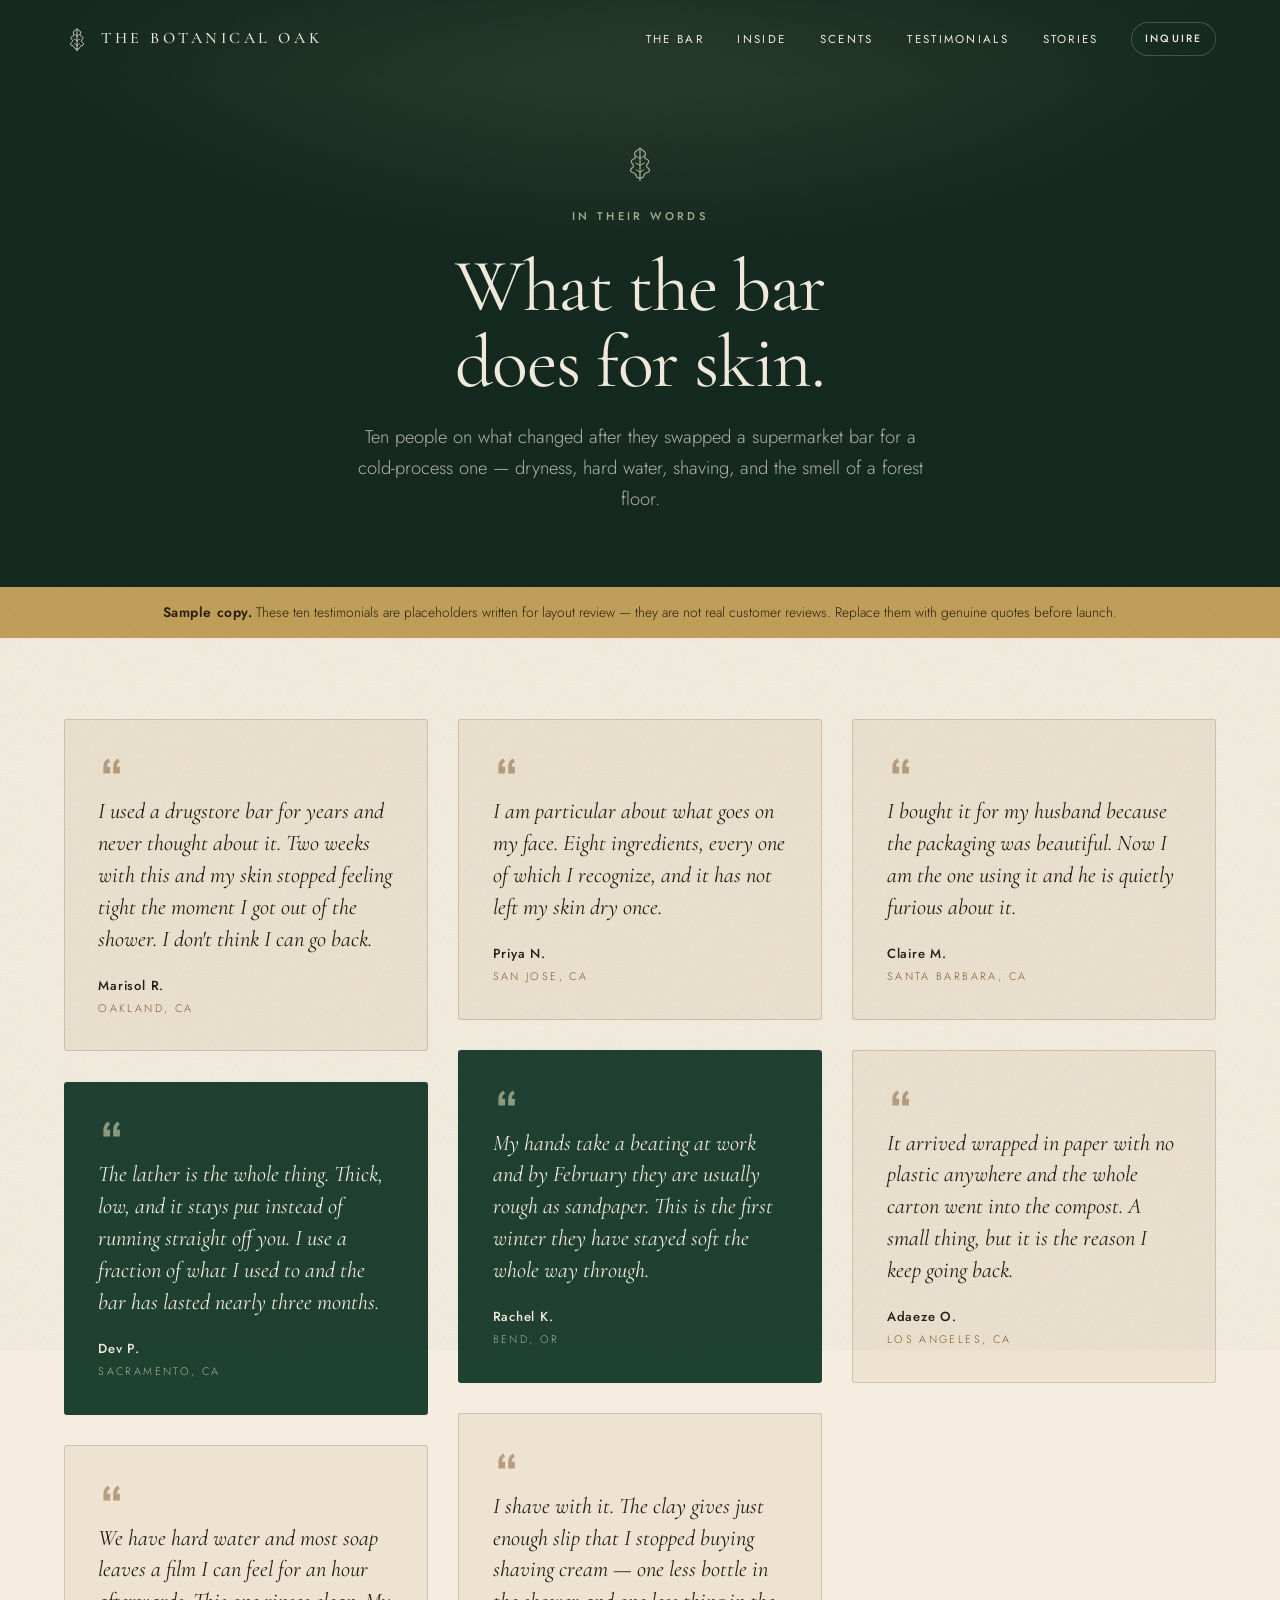
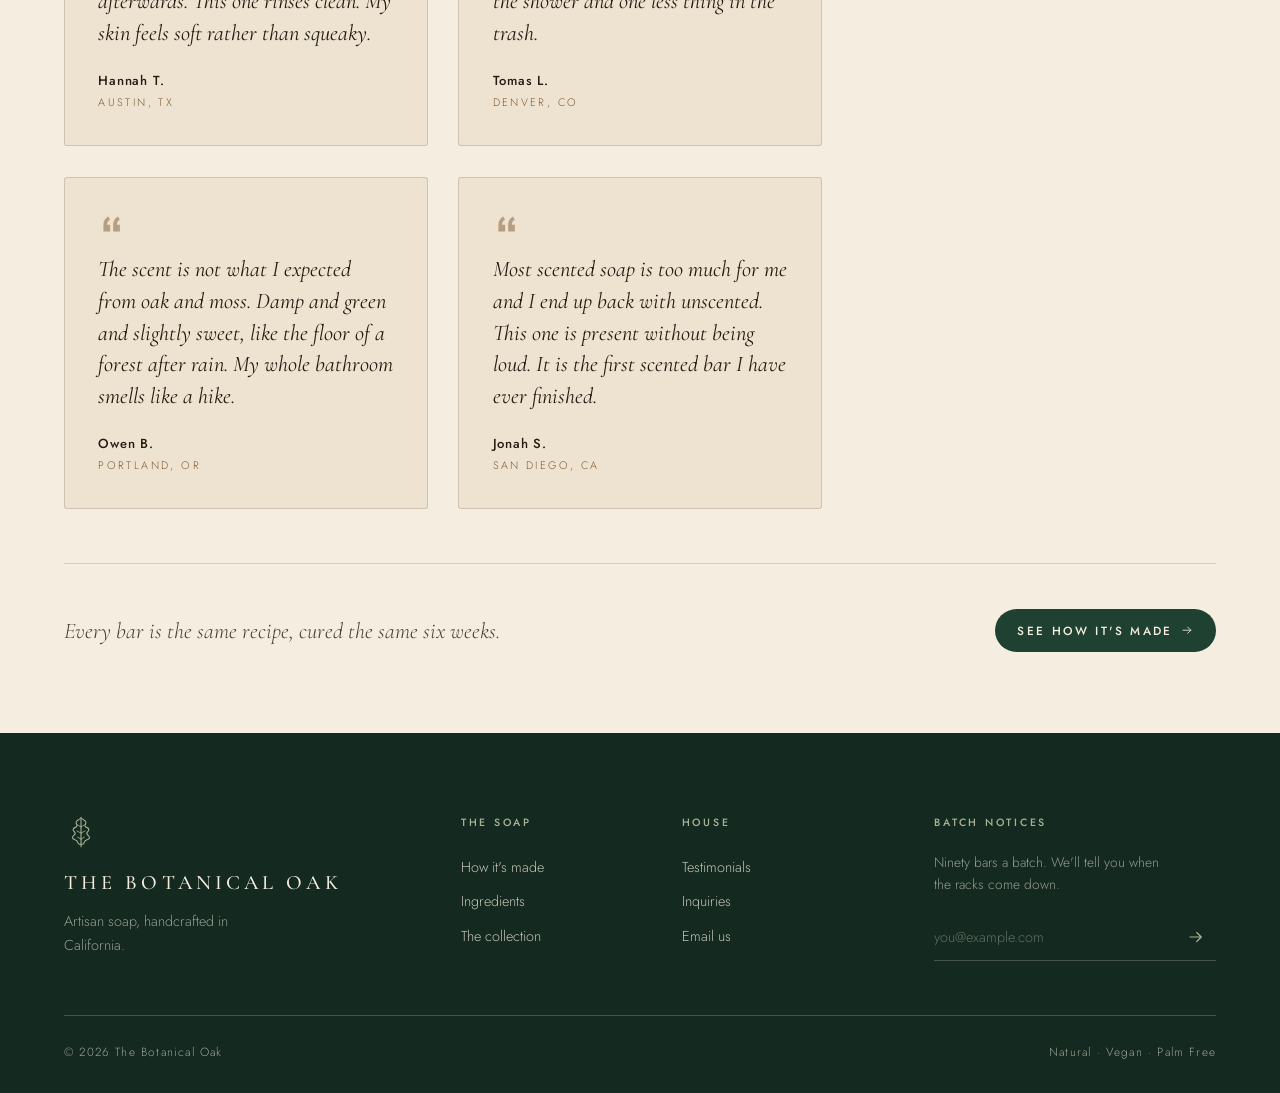
==== testimonials.html @ 8f52a712 "Add a testimonials page with placeholder quotes New testimonials.html linked from the nav on both pa" ====
<!doctype html>
<html lang="en-US">
<head>
<meta charset="utf-8">
<meta name="viewport" content="width=device-width, initial-scale=1">
<title>Testimonials — The Botanical Oak</title>
<meta name="description" content="What people say about the Wild Oak &amp; Moss bar.">
<meta name="theme-color" content="#1F4132">
<!-- review build: keep this draft out of search results (see README) -->
<meta name="robots" content="noindex, nofollow">

<link rel="preconnect" href="https://fonts.googleapis.com">
<link rel="preconnect" href="https://fonts.gstatic.com" crossorigin>
<link href="https://fonts.googleapis.com/css2?family=Cormorant+Garamond:ital,wght@0,300;0,400;0,500;0,600;0,700;1,300;1,400&family=Jost:wght@300;400;500;600&display=swap" rel="stylesheet">
<link rel="stylesheet" href="assets/css/site.css">
<link rel="icon" href="data:image/svg+xml,%3Csvg xmlns='http://www.w3.org/2000/svg' viewBox='0 0 100 100'%3E%3Ctext y='78' font-size='80'%3E%F0%9F%8C%BF%3C/text%3E%3C/svg%3E">
</head>
<body>

<svg class="sprite" aria-hidden="true" focusable="false">
  <symbol id="i-leaf" viewBox="0 0 100 100">
    <g fill="none" stroke="currentColor" stroke-width="3.2" stroke-linecap="round" stroke-linejoin="round">
      <path d="M50 11 C56 19 62 17 64 23 C66 29 60 32 62 36 C64 40 72 39 73 45 C74 51 66 53 67 58 C68 63 76 64 75 70 C74 76 65 75 62 79 C59 83 60 88 55 89 L50 89"/>
      <path d="M50 11 C44 19 38 17 36 23 C34 29 40 32 38 36 C36 40 28 39 27 45 C26 51 34 53 33 58 C32 63 24 64 25 70 C26 76 35 75 38 79 C41 83 40 88 45 89 L50 89"/>
      <path d="M50 16 L50 96"/>
      <path d="M50 38 L40 32 M50 38 L60 32 M50 56 L38 50 M50 56 L62 50 M50 74 L40 68 M50 74 L60 68" stroke-width="2.4"/>
    </g>
  </symbol>
  <symbol id="i-arrow" viewBox="0 0 24 24">
    <g fill="none" stroke="currentColor" stroke-width="1.6" stroke-linecap="round" stroke-linejoin="round">
      <path d="M4 12h15M13 6l6 6-6 6"/>
    </g>
  </symbol>
  <symbol id="i-quote" viewBox="0 0 24 24">
    <path fill="currentColor" d="M9.5 5C6.5 6.6 5 9.2 5 12.8V19h6.2v-6.2H8.4c0-2.3.9-3.9 2.7-4.8L9.5 5zm9 0c-3 1.6-4.5 4.2-4.5 7.8V19h6.2v-6.2h-2.8c0-2.3.9-3.9 2.7-4.8L18.5 5z"/>
  </symbol>
</svg>

<div class="preload" id="preload" aria-hidden="true">
  <div class="preload__inner">
    <svg class="preload__leaf" viewBox="0 0 100 100"><use href="#i-leaf"/></svg>
    <div class="preload__word">The Botanical Oak</div>
  </div>
</div>

<!-- ============ NAV ============ -->
<header class="nav" id="nav">
  <a class="nav__brand" href="index.html" aria-label="The Botanical Oak, home">
    <svg class="nav__mark" viewBox="0 0 100 100" aria-hidden="true"><use href="#i-leaf"/></svg>
    <span class="nav__name">The Botanical Oak</span>
  </a>
  <nav class="nav__links" id="navLinks" aria-label="Primary">
    <a href="index.html#bar">The Bar</a>
    <a href="index.html#inside">Inside</a>
    <a href="index.html#scents">Scents</a>
    <a href="testimonials.html" aria-current="page">Testimonials</a>
    <a href="index.html#stories">Stories</a>
  </nav>
  <a class="btn btn--sm nav__cta" href="index.html#contact">Inquire</a>
  <button class="nav__burger" id="burger" aria-label="Open menu" aria-expanded="false" aria-controls="navLinks"><span></span><span></span></button>
</header>

<main>

<!-- ============ PAGE HEADER ============ -->
<header class="phead" data-nav-trigger>
  <svg class="phead__mark" viewBox="0 0 100 100" aria-hidden="true"><use href="#i-leaf"/></svg>
  <p class="eyebrow eyebrow--light" data-reveal>In their words</p>
  <h1 class="phead__title" data-reveal data-delay="1">What the bar<br>does for skin.</h1>
  <p class="phead__lede" data-reveal data-delay="2">Ten people on what changed after they swapped a supermarket
  bar for a cold-process one — dryness, hard water, shaving, and the smell of a forest floor.</p>
</header>

<!--
  ============================================================================
  PLACEHOLDER CONTENT — NOT REAL CUSTOMER REVIEWS
  ============================================================================
  Every quote and name below was written to fill the layout for design review.
  None of these people exist and none of these words were said by a customer.

  Publishing fabricated testimonials as if genuine is prohibited by the FTC
  Rule on the Use of Consumer Reviews and Testimonials (16 CFR Part 465).

  Before this site goes live: replace all ten with real customer words you have
  permission to publish, or delete this page. Then remove the .draftnote banner
  below. See README.md.
  ============================================================================
-->

<div class="draftnote" role="note">
  <strong>Sample copy.</strong> These ten testimonials are placeholders written for layout review —
  they are not real customer reviews. Replace them with genuine quotes before launch.
</div>

<!-- ============ TESTIMONIALS ============ -->
<section class="tlist" id="testimonials" aria-labelledby="tlist-heading">
  <h2 id="tlist-heading" class="vh">Ten testimonials</h2>
  <ul class="tgrid">

    <li class="tcard" data-reveal>
      <svg class="tcard__q" viewBox="0 0 24 24" aria-hidden="true"><use href="#i-quote"/></svg>
      <blockquote>I used a drugstore bar for years and never thought about it. Two weeks with this and my skin stopped feeling tight the moment I got out of the shower. I don't think I can go back.</blockquote>
      <figcaption><b>Marisol R.</b><span>Oakland, CA</span></figcaption>
    </li>

    <li class="tcard tcard--feature" data-reveal data-delay="1">
      <svg class="tcard__q" viewBox="0 0 24 24" aria-hidden="true"><use href="#i-quote"/></svg>
      <blockquote>The lather is the whole thing. Thick, low, and it stays put instead of running straight off you. I use a fraction of what I used to and the bar has lasted nearly three months.</blockquote>
      <figcaption><b>Dev P.</b><span>Sacramento, CA</span></figcaption>
    </li>

    <li class="tcard" data-reveal data-delay="2">
      <svg class="tcard__q" viewBox="0 0 24 24" aria-hidden="true"><use href="#i-quote"/></svg>
      <blockquote>We have hard water and most soap leaves a film I can feel for an hour afterwards. This one rinses clean. My skin feels soft rather than squeaky.</blockquote>
      <figcaption><b>Hannah T.</b><span>Austin, TX</span></figcaption>
    </li>

    <li class="tcard" data-reveal>
      <svg class="tcard__q" viewBox="0 0 24 24" aria-hidden="true"><use href="#i-quote"/></svg>
      <blockquote>The scent is not what I expected from oak and moss. Damp and green and slightly sweet, like the floor of a forest after rain. My whole bathroom smells like a hike.</blockquote>
      <figcaption><b>Owen B.</b><span>Portland, OR</span></figcaption>
    </li>

    <li class="tcard" data-reveal data-delay="1">
      <svg class="tcard__q" viewBox="0 0 24 24" aria-hidden="true"><use href="#i-quote"/></svg>
      <blockquote>I am particular about what goes on my face. Eight ingredients, every one of which I recognize, and it has not left my skin dry once.</blockquote>
      <figcaption><b>Priya N.</b><span>San Jose, CA</span></figcaption>
    </li>

    <li class="tcard tcard--feature" data-reveal data-delay="2">
      <svg class="tcard__q" viewBox="0 0 24 24" aria-hidden="true"><use href="#i-quote"/></svg>
      <blockquote>My hands take a beating at work and by February they are usually rough as sandpaper. This is the first winter they have stayed soft the whole way through.</blockquote>
      <figcaption><b>Rachel K.</b><span>Bend, OR</span></figcaption>
    </li>

    <li class="tcard" data-reveal>
      <svg class="tcard__q" viewBox="0 0 24 24" aria-hidden="true"><use href="#i-quote"/></svg>
      <blockquote>I shave with it. The clay gives just enough slip that I stopped buying shaving cream — one less bottle in the shower and one less thing in the trash.</blockquote>
      <figcaption><b>Tomas L.</b><span>Denver, CO</span></figcaption>
    </li>

    <li class="tcard" data-reveal data-delay="1">
      <svg class="tcard__q" viewBox="0 0 24 24" aria-hidden="true"><use href="#i-quote"/></svg>
      <blockquote>Most scented soap is too much for me and I end up back with unscented. This one is present without being loud. It is the first scented bar I have ever finished.</blockquote>
      <figcaption><b>Jonah S.</b><span>San Diego, CA</span></figcaption>
    </li>

    <li class="tcard" data-reveal data-delay="2">
      <svg class="tcard__q" viewBox="0 0 24 24" aria-hidden="true"><use href="#i-quote"/></svg>
      <blockquote>I bought it for my husband because the packaging was beautiful. Now I am the one using it and he is quietly furious about it.</blockquote>
      <figcaption><b>Claire M.</b><span>Santa Barbara, CA</span></figcaption>
    </li>

    <li class="tcard" data-reveal>
      <svg class="tcard__q" viewBox="0 0 24 24" aria-hidden="true"><use href="#i-quote"/></svg>
      <blockquote>It arrived wrapped in paper with no plastic anywhere and the whole carton went into the compost. A small thing, but it is the reason I keep going back.</blockquote>
      <figcaption><b>Adaeze O.</b><span>Los Angeles, CA</span></figcaption>
    </li>

  </ul>

  <div class="tlist__foot" data-reveal>
    <p>Every bar is the same recipe, cured the same six weeks.</p>
    <a class="btn btn--forest" href="index.html#bar">See how it's made <svg viewBox="0 0 24 24"><use href="#i-arrow"/></svg></a>
  </div>
</section>

</main>

<!-- ============ FOOTER ============ -->
<footer class="foot">
  <div class="foot__top">
    <div class="foot__brand">
      <svg class="foot__mark" viewBox="0 0 100 100" aria-hidden="true"><use href="#i-leaf"/></svg>
      <p class="foot__word">The Botanical Oak</p>
      <p class="foot__tag">Artisan soap, handcrafted in California.</p>
    </div>

    <div class="foot__cols">
      <div>
        <h3>The soap</h3>
        <a href="index.html#bar">How it's made</a>
        <a href="index.html#inside">Ingredients</a>
        <a href="index.html#scents">The collection</a>
      </div>
      <div>
        <h3>House</h3>
        <a href="testimonials.html">Testimonials</a>
        <a href="index.html#contact">Inquiries</a>
        <a href="mailto:hello@thebotanicaloak.com">Email us</a>
      </div>
    </div>

    <form class="foot__sign" id="signup">
      <h3>Batch notices</h3>
      <p>Ninety bars a batch. We'll tell you when the racks come down.</p>
      <div class="field">
        <input type="email" required placeholder="you@example.com" aria-label="Email address">
        <button type="submit" aria-label="Sign up"><svg viewBox="0 0 24 24"><use href="#i-arrow"/></svg></button>
      </div>
      <p class="foot__ok" id="signupOk" role="status" hidden>Thank you — you're on the list.</p>
    </form>
  </div>

  <div class="foot__bar">
    <p>&copy; <span id="yr"></span> The Botanical Oak</p>
    <p>Natural · Vegan · Palm Free</p>
  </div>
</footer>

<div class="grain" aria-hidden="true"></div>
<script src="assets/js/site.js"></script>
</body>
</html>
---- assets/css/site.css ----
/* ==========================================================================
   The Botanical Oak
   Palette + type pulled directly from the packaging: forest-green spine,
   uncoated cream board, oak, moss, and the gold of the oil bottle.
   ========================================================================== */

:root{
  --ink:        #241C13;
  --ink-soft:   #4A3D2E;
  --forest:     #1F4132;
  --forest-dk:  #14291F;
  --forest-lt:  #2C5A45;
  --moss:       #7D8B6A;
  --sage:       #A9B394;
  --cream:      #F5EEE0;
  --cream-dp:   #EDE3D0;
  --oat:        #E2D5BC;
  --oak:        #825C33;   /* darkened from #9C7550 for 4.5:1 on cream */
  --gold:       #C2A15A;
  --line:       rgba(36,28,19,.16);
  --line-lt:    rgba(245,238,224,.22);

  --serif: "Cormorant Garamond", "Iowan Old Style", Georgia, serif;
  --sans:  "Jost", "Avenir Next", "Segoe UI", system-ui, sans-serif;

  --pad: clamp(1.25rem, 5vw, 5.5rem);
  --maxw: 1440px;
  --navh: 3.35rem;        /* measured height of the stuck nav on phones */
  --ease: cubic-bezier(.22,.61,.36,1);
  --ease-io: cubic-bezier(.65,.05,.36,1);
}

/* ---------- reset ---------- */
*,*::before,*::after{ box-sizing:border-box; }
html{ -webkit-text-size-adjust:100%; scroll-behavior:smooth; }
body{
  margin:0;
  background:var(--cream);
  color:var(--ink);
  font-family:var(--sans);
  font-weight:300;
  font-size:clamp(1rem,.94rem + .28vw,1.075rem);
  line-height:1.62;
  overflow-x:hidden;
  -webkit-font-smoothing:antialiased;
}
img,video,svg{ display:block; max-width:100%; }
img,video{ height:auto; }
/* let <img> size against the real container, not the inline <picture> box */
picture{ display:contents; }
a{ color:inherit; text-decoration:none; }
button,input{ font:inherit; color:inherit; }
button{ background:none; border:0; cursor:pointer; }
h1,h2,h3,h4,p,ul,figure,form{ margin:0; }
ul{ list-style:none; padding:0; }
/* the UA rule for [hidden] loses to any display: declaration of ours */
[hidden]{ display:none !important; }
.sprite{ position:absolute; width:0; height:0; overflow:hidden; }
/* available to screen readers, absent from the visual design */
.vh{
  position:absolute; width:1px; height:1px; padding:0; margin:-1px;
  overflow:hidden; clip-path:inset(50%); white-space:nowrap; border:0;
}
::selection{ background:var(--forest); color:var(--cream); }

:focus-visible{
  outline:2px solid var(--gold);
  outline-offset:3px;
  border-radius:2px;
}

/* ---------- shared type ---------- */
.eyebrow{
  font-family:var(--sans);
  font-size:.7rem;
  font-weight:500;
  letter-spacing:.30em;
  text-transform:uppercase;
  color:var(--oak);
  margin-bottom:1.4rem;
}
.eyebrow i{ font-style:normal; opacity:.8; padding:0 .3em; }
.eyebrow--light{ color:var(--sage); }

.h2{
  font-family:var(--serif);
  font-weight:400;
  font-size:clamp(2.2rem,1.3rem + 3.6vw,4.4rem);
  line-height:1.04;
  letter-spacing:-.012em;
}
.h2--light{ color:var(--cream); }

.lede{
  max-width:44ch;
  color:var(--ink-soft);
  font-size:clamp(1.02rem,.97rem + .3vw,1.15rem);
  line-height:1.68;
}

/* ---------- buttons ---------- */
.btn{
  --bg:var(--forest); --fg:var(--cream);
  position:relative;
  display:inline-flex; align-items:center; gap:.7em;
  padding:1.02em 1.9em;
  background:var(--bg); color:var(--fg);
  font-size:.74rem; font-weight:500;
  letter-spacing:.2em; text-transform:uppercase;
  border-radius:999px;
  overflow:hidden;
  transition:transform .5s var(--ease), box-shadow .5s var(--ease), color .4s var(--ease);
  will-change:transform;
}
.btn svg{ width:1.05em; height:1.05em; transition:transform .5s var(--ease); }
/* wipe fill */
.btn::before{
  content:""; position:absolute; inset:0;
  background:var(--ink);
  transform:translateY(101%);
  transition:transform .55s var(--ease);
  z-index:0;
}
.btn > *{ position:relative; z-index:1; }
.btn:hover{ transform:translateY(-2px); box-shadow:0 12px 30px rgba(20,41,31,.28); }
.btn:hover::before{ transform:translateY(0); }
.btn:hover svg{ transform:translateX(4px); }
.btn:active{ transform:translateY(0); }

.btn--cream{ --bg:var(--cream); --fg:var(--ink); }
.btn--cream:hover{ color:var(--cream); }
.btn--forest{ --bg:var(--forest); --fg:var(--cream); }
.btn--ghost{
  --bg:transparent; --fg:var(--cream);
  box-shadow:inset 0 0 0 1px var(--line-lt);
}
.btn--ghost::before{ background:var(--cream); }
.btn--ghost:hover{ color:var(--ink); box-shadow:inset 0 0 0 1px transparent; }
.btn--sm{ padding:.78em 1.35em; font-size:.66rem; }
.btn--block{ display:flex; justify-content:center; width:100%; }

/* ==========================================================================
   PRELOADER
   ========================================================================== */
.preload{
  position:fixed; inset:0; z-index:200;
  display:grid; place-items:center;
  background:var(--forest-dk);
  transition:transform 1s var(--ease-io), visibility 1s;
}
.preload__inner{ text-align:center; }
.preload__leaf{
  width:46px; height:46px; margin:0 auto .9rem;
  color:var(--sage);
  animation:leafIn 1.1s var(--ease) both;
}
.preload__word{
  font-family:var(--serif);
  font-size:1.05rem; letter-spacing:.42em; text-transform:uppercase;
  color:var(--cream); padding-left:.42em;
  animation:wordIn .9s .28s var(--ease) both;
}
@keyframes leafIn{ from{ opacity:0; transform:translateY(14px) rotate(-8deg);} to{ opacity:1; transform:none; } }
@keyframes wordIn{ from{ opacity:0; letter-spacing:.62em; } to{ opacity:1; letter-spacing:.42em; } }
body.is-loaded .preload{ transform:translateY(-100%); visibility:hidden; }

/* body locked until load */
body:not(.is-loaded){ overflow:hidden; height:100vh; }

/* ==========================================================================
   NAV
   ========================================================================== */
.nav{
  position:fixed; top:0; left:0; right:0; z-index:100;
  display:flex; align-items:center; gap:2rem;
  padding:1.4rem var(--pad);
  color:var(--cream);
  transition:background .55s var(--ease), color .55s var(--ease),
             padding .55s var(--ease), box-shadow .55s var(--ease);
}
.nav::after{
  content:""; position:absolute; inset:0; z-index:-1;
  background:linear-gradient(to bottom, rgba(20,41,31,.55), transparent);
  opacity:1; transition:opacity .5s var(--ease);
}
.nav.is-stuck{
  background:rgba(245,238,224,.92);
  backdrop-filter:blur(14px) saturate(1.2);
  -webkit-backdrop-filter:blur(14px) saturate(1.2);
  color:var(--ink);
  padding-top:.85rem; padding-bottom:.85rem;
  box-shadow:0 1px 0 var(--line);
}
.nav.is-stuck::after{ opacity:0; }

.nav__brand{ display:flex; align-items:center; gap:.7rem; margin-right:auto; }
.nav__mark{ width:26px; height:26px; flex:none; transition:transform .6s var(--ease); }
.nav__brand:hover .nav__mark{ transform:rotate(-10deg) scale(1.08); }
.nav__name{
  font-family:var(--serif); font-size:1rem; font-weight:500;
  letter-spacing:.22em; text-transform:uppercase; white-space:nowrap;
}

.nav__links{ display:flex; gap:2.1rem; }
.nav__links a{
  position:relative; font-size:.72rem; font-weight:400;
  letter-spacing:.2em; text-transform:uppercase; padding:.3rem 0;
}
.nav__links a::after{
  content:""; position:absolute; left:0; bottom:0; width:100%; height:1px;
  background:currentColor; transform:scaleX(0); transform-origin:right;
  transition:transform .45s var(--ease);
}
.nav__links a:hover::after{ transform:scaleX(1); transform-origin:left; }

.nav.is-stuck .nav__cta{ --bg:var(--forest); --fg:var(--cream); }
.nav:not(.is-stuck) .nav__cta{ --bg:transparent; --fg:var(--cream); box-shadow:inset 0 0 0 1px var(--line-lt); }
.nav:not(.is-stuck) .nav__cta::before{ background:var(--cream); }
.nav:not(.is-stuck) .nav__cta:hover{ color:var(--ink); }

.nav__burger{ display:none; width:26px; height:18px; position:relative; }
.nav__burger span{
  position:absolute; left:0; width:100%; height:1.5px; background:currentColor;
  transition:transform .45s var(--ease), opacity .3s;
}
.nav__burger span:nth-child(1){ top:3px; }
.nav__burger span:nth-child(2){ bottom:3px; }
.nav__burger[aria-expanded="true"] span:nth-child(1){ transform:translateY(5.5px) rotate(45deg); }
.nav__burger[aria-expanded="true"] span:nth-child(2){ transform:translateY(-5.5px) rotate(-45deg); }

/* ==========================================================================
   HERO
   ========================================================================== */
.hero{
  position:relative;
  min-height:100svh;
  display:flex; align-items:flex-end;
  padding:0 var(--pad) clamp(3.5rem,7vh,6rem);
  overflow:hidden;
  background:var(--forest-dk);
}
.hero__media{ position:absolute; inset:0; z-index:0; }
.hero__media img{
  width:100%; height:100%; object-fit:cover; object-position:44% 58%;
  transform:scale(1.12);
  animation:kenburns 22s ease-out both;
}
@keyframes kenburns{ from{ transform:scale(1.16); } to{ transform:scale(1.02); } }

.hero__scrim{
  position:absolute; inset:0; z-index:1;
  background:
    linear-gradient(to top, rgba(12,26,19,.90) 0%, rgba(12,26,19,.66) 30%, rgba(12,26,19,.30) 56%, rgba(12,26,19,.04) 82%),
    linear-gradient(to right, rgba(12,26,19,.62) 0%, rgba(12,26,19,.22) 34%, transparent 62%),
    radial-gradient(120% 90% at 30% 100%, rgba(20,41,31,.5), transparent 72%);
}

.hero__body{
  position:relative; z-index:2;
  max-width:min(100%,52rem);
  color:var(--cream);
  text-shadow:0 1px 30px rgba(10,22,16,.45);
}

.hero__title{
  font-family:var(--serif);
  font-weight:400;
  font-size:clamp(2.9rem,1rem + 8.6vw,8.6rem);
  line-height:.82;
  letter-spacing:-.02em;
  text-transform:uppercase;
  margin:0 0 1.5rem;
}
/* split-text: each char rides up out of its word's mask */
.hero__title .ln{
  display:inline-block; overflow:hidden;
  vertical-align:bottom; padding-bottom:.08em;
}
.hero__title .ch{
  display:inline-block;
  transform:translateY(110%) rotate(4deg);
  opacity:0;
  transition:transform 1.05s var(--ease), opacity .7s var(--ease);
}
.hero__title.is-in .ch{ transform:none; opacity:1; }

.hero__sub{
  font-family:var(--serif);
  font-style:italic;
  font-size:clamp(1.15rem,1rem + .8vw,1.7rem);
  line-height:1.42;
  color:rgba(245,238,224,.9);
  max-width:34ch;
  margin-bottom:2.4rem;
}
.hero__actions{ display:flex; flex-wrap:wrap; gap:.8rem; }

.hero__cue{
  position:absolute; right:var(--pad); bottom:clamp(3.5rem,7vh,6rem); z-index:2;
  display:flex; flex-direction:column; align-items:center; gap:.85rem;
  color:rgba(245,238,224,.72);
}
.hero__cue-line{
  width:1px; height:64px; background:var(--line-lt); position:relative; overflow:hidden;
}
.hero__cue-line::after{
  content:""; position:absolute; inset:0; background:var(--cream);
  animation:cue 2.4s var(--ease-io) infinite;
}
@keyframes cue{ 0%{ transform:translateY(-100%);} 55%,100%{ transform:translateY(100%);} }
.hero__cue-text{
  font-size:.6rem; letter-spacing:.3em; text-transform:uppercase;
  writing-mode:vertical-rl;
}

/* ==========================================================================
   MARQUEE
   ========================================================================== */
.marquee{
  background:var(--forest);
  color:var(--cream);
  padding:1.15rem 0;
  overflow:hidden;
  border-block:1px solid rgba(0,0,0,.12);
}
.marquee__track{ display:flex; width:max-content; animation:slide 42s linear infinite; }
.marquee__set{ display:flex; align-items:center; flex:none; }
.marquee__set span{
  font-family:var(--serif);
  font-size:clamp(1rem,.9rem + .5vw,1.45rem);
  letter-spacing:.16em; text-transform:uppercase;
  padding:0 1.6rem; white-space:nowrap;
}
.marquee__set b{ color:var(--gold); font-size:.7rem; font-weight:400; }
@keyframes slide{ to{ transform:translateX(-50%); } }
.marquee:hover .marquee__track{ animation-play-state:paused; }

/* ==========================================================================
   STATEMENT
   ========================================================================== */
.statement{
  max-width:var(--maxw); margin-inline:auto;
  padding:clamp(5rem,13vh,10rem) var(--pad);
  text-align:center;
}
.statement .eyebrow{ margin-bottom:2rem; }
.statement__text{
  font-family:var(--serif);
  font-weight:300;
  font-size:clamp(1.55rem,.9rem + 2.5vw,3.4rem);
  line-height:1.26;
  letter-spacing:-.01em;
  max-width:22ch;
  margin-inline:auto;
  text-wrap:balance;
}
.statement__text .wd{
  display:inline-block;
  opacity:.14;
  transition:opacity .5s var(--ease), transform .5s var(--ease);
  transform:translateY(.14em);
}
.statement__text .wd.is-lit{ opacity:1; transform:none; }

/* ==========================================================================
   STICKY CRAFT
   ========================================================================== */
.craft{
  background:var(--cream-dp);
  padding:clamp(3rem,7vh,6rem) var(--pad) clamp(4rem,9vh,8rem);
  border-block:1px solid var(--line);
}
.craft__grid{
  max-width:var(--maxw); margin-inline:auto;
  display:grid; grid-template-columns:1fr 1fr;
  gap:clamp(2.5rem,6vw,6rem);
  align-items:start;
}

.craft__visual{ position:sticky; top:clamp(5rem,14vh,8.5rem); }
.craft__frame{
  position:relative;
  aspect-ratio:4/5;
  border-radius:3px;
  overflow:hidden;
  background:var(--oat);
  box-shadow:0 28px 70px -28px rgba(36,28,19,.5);
}
.craft__img{
  position:absolute; inset:0;
  width:100%; height:100%; object-fit:cover;
  opacity:0; transform:scale(1.06);
  transition:opacity .95s var(--ease), transform 1.4s var(--ease);
}
.craft__img.is-active{ opacity:1; transform:scale(1); }
/* sits over photography that changes per step, so it carries its own
   ground rather than relying on a text-shadow to stay legible */
.craft__count{
  position:absolute; left:1.1rem; bottom:1rem;
  padding:.42rem .78rem;
  border-radius:999px;
  background:rgba(20,41,31,.82);
  backdrop-filter:blur(6px); -webkit-backdrop-filter:blur(6px);
  font-size:.68rem; letter-spacing:.2em;
  color:var(--cream);
}
.craft__count i{ font-style:normal; font-weight:500; }

.craft__steps{ display:flex; flex-direction:column; }
.craft__step{
  padding:clamp(3rem,9vh,7rem) 0;
  border-bottom:1px solid var(--line);
  opacity:.34;
  transition:opacity .7s var(--ease);
}
.craft__step:last-child{ border-bottom:0; }
.craft__step.is-on{ opacity:1; }
.craft__num{
  display:block;
  font-size:.7rem; font-weight:500; letter-spacing:.28em;
  color:var(--oak); margin-bottom:1.1rem;
}
.craft__step h2{
  font-family:var(--serif); font-weight:400;
  font-size:clamp(2rem,1.2rem + 3vw,3.6rem);
  line-height:1.02; letter-spacing:-.012em;
  margin-bottom:1.05rem;
}
.craft__step p{ color:var(--ink-soft); max-width:42ch; }

/* ==========================================================================
   REEL (portrait video)
   ========================================================================== */
.reel{
  position:relative;
  background:var(--forest-dk);
  color:var(--cream);
  padding:clamp(4.5rem,11vh,9rem) var(--pad);
  display:grid;
  /* auto/auto + centred, not 1fr/auto: the 1fr column stretched to fill the
     section while .reel__type capped at 38rem, leaving dead space between the
     headline and the clip. Sizing both columns to content keeps them paired. */
  grid-template-columns:auto auto;
  justify-content:center;
  gap:clamp(2rem,4vw,4.5rem);
  align-items:center;
  overflow:hidden;
}
.reel::before{
  content:""; position:absolute; inset:0;
  background:radial-gradient(90% 70% at 20% 30%, rgba(44,90,69,.55), transparent 62%);
  pointer-events:none;
}
.reel__type{ position:relative; z-index:1; max-width:38rem; }
.reel__title{
  font-family:var(--serif); font-weight:400;
  font-size:clamp(2.3rem,1.2rem + 4.4vw,5.6rem);
  line-height:1.02; letter-spacing:-.015em;
  margin-bottom:1.8rem;
}
.reel__title span{ display:block; overflow:hidden; padding-bottom:.04em; }
.reel__title i{ font-style:italic; color:var(--sage); }
.reel__title .li{
  display:block;
  transform:translateY(105%);
  transition:transform 1s var(--ease);
}
.reel__title.is-in .li{ transform:none; }
.reel__note{ color:rgba(245,238,224,.66); max-width:36ch; }
.reel__video{ position:relative; z-index:1; }

/* phone-shaped video frame */
.phone{
  position:relative;
  width:clamp(210px,26vw,320px);
  aspect-ratio:9/16;
  border-radius:22px;
  overflow:hidden;
  background:#0d1a13;
  box-shadow:
    0 0 0 1px rgba(245,238,224,.14),
    0 40px 80px -30px rgba(0,0,0,.75);
}
.phone video{ width:100%; height:100%; object-fit:cover; }
.phone--tap{ cursor:pointer; transition:transform .6s var(--ease), box-shadow .6s var(--ease); }
.phone--tap:hover{ transform:translateY(-6px); box-shadow:0 0 0 1px rgba(245,238,224,.28), 0 50px 90px -30px rgba(0,0,0,.8); }

.phone__sound{
  position:absolute; right:.72rem; top:.72rem; z-index:3;
  width:36px; height:36px; display:grid; place-items:center;
  border-radius:50%;
  background:rgba(12,26,19,.5);
  backdrop-filter:blur(8px); -webkit-backdrop-filter:blur(8px);
  color:var(--cream);
  box-shadow:inset 0 0 0 1px rgba(245,238,224,.2);
  transition:background .35s, transform .35s var(--ease);
}
.phone__sound svg{ width:17px; height:17px; }
.phone__sound:hover{ background:rgba(12,26,19,.78); transform:scale(1.07); }

.phone__play{
  position:absolute; inset:0; z-index:2;
  display:grid; place-items:center;
  pointer-events:none;
  transition:opacity .5s var(--ease);
}
.phone__play svg{
  width:56px; height:56px; padding:16px;
  border-radius:50%;
  background:rgba(12,26,19,.42);
  backdrop-filter:blur(6px); -webkit-backdrop-filter:blur(6px);
  box-shadow:inset 0 0 0 1px rgba(245,238,224,.26);
  color:var(--cream);
}
.phone.is-playing .phone__play{ opacity:0; }

/* ==========================================================================
   SPLIT (lather)
   ========================================================================== */
.split{
  display:grid; grid-template-columns:1fr 1fr;
  align-items:stretch;
  background:var(--cream);
}
.split__media{ position:relative; overflow:hidden; min-height:clamp(360px,68vh,760px); }
.split__inner{ position:absolute; inset:-12% 0; will-change:transform; }
.split__media img{ width:100%; height:100%; object-fit:cover; }
.split__body{
  display:flex; flex-direction:column; justify-content:center;
  padding:clamp(3.5rem,9vh,8rem) var(--pad);
}
.split__body .h2{ margin-bottom:1.5rem; }
.split__body .lede{ margin-bottom:2rem; }

.ticks{ display:flex; flex-direction:column; gap:.85rem; }
.ticks li{
  position:relative; padding-left:1.9rem;
  font-size:.95rem; color:var(--ink-soft);
}
.ticks li::before{
  content:""; position:absolute; left:0; top:.62em;
  width:11px; height:6px;
  border-left:1.5px solid var(--forest);
  border-bottom:1.5px solid var(--forest);
  transform:rotate(-45deg);
}

/* ==========================================================================
   INSIDE (ingredients)
   ========================================================================== */
.inside{
  max-width:var(--maxw); margin-inline:auto;
  padding:clamp(4.5rem,11vh,9rem) var(--pad);
}
/* no ch-based max-width here: ch would resolve against this block's small
   body font, not the 4rem heading inside it. The <br> sets the break. */
.inside__head{ margin-bottom:clamp(2.5rem,6vh,4.5rem); }
/* 8 items — only column counts that divide evenly, so no dead cells
   leave the 1px rule-grid showing through as a grey block. */
.inside__grid{
  display:grid;
  grid-template-columns:repeat(4,1fr);
  gap:1px;
  background:var(--line);
  border:1px solid var(--line);
}
@media (max-width:1100px){ .inside__grid{ grid-template-columns:repeat(2,1fr); } }
@media (max-width:520px){  .inside__grid{ grid-template-columns:1fr; } }
.inside__grid li{
  background:var(--cream);
  padding:clamp(1.6rem,3vw,2.4rem);
  transition:background .5s var(--ease), transform .5s var(--ease);
}
.inside__grid li:hover{ background:var(--cream-dp); }
.inside__grid span{
  display:block; font-size:.66rem; font-weight:500;
  letter-spacing:.26em; color:var(--oak); margin-bottom:1.5rem;
}
.inside__grid h3{
  font-family:var(--serif); font-weight:500;
  font-size:1.45rem; line-height:1.14; margin-bottom:.55rem;
}
.inside__grid p{ font-size:.9rem; color:var(--ink-soft); line-height:1.55; }

/* ==========================================================================
   STORIES (UGC)
   ========================================================================== */
.stories{
  background:var(--forest);
  color:var(--cream);
  padding:clamp(4.5rem,11vh,9rem) var(--pad);
  position:relative; overflow:hidden;
}
.stories::before{
  content:""; position:absolute; inset:0;
  background:radial-gradient(70% 60% at 80% 10%, rgba(169,179,148,.16), transparent 60%);
  pointer-events:none;
}
.stories__head{ position:relative; z-index:1; max-width:var(--maxw); margin:0 auto clamp(2.5rem,6vh,4rem); }
.stories__note{ margin-top:1.1rem; font-size:.8rem; letter-spacing:.12em; text-transform:uppercase; color:var(--sage); }
.stories__row{
  position:relative; z-index:1;
  max-width:var(--maxw); margin-inline:auto;
  display:flex; flex-wrap:wrap; align-items:flex-start;
  gap:clamp(1.5rem,4vw,3.5rem);
}
.stories__aside{
  flex:1 1 260px; min-width:240px;
  display:flex; flex-direction:column; align-items:flex-start;
  padding-top:.5rem;
}
.stories__mark{ width:32px; height:32px; color:var(--sage); margin-bottom:1.4rem; }
.stories__aside blockquote{
  margin:0 0 1.1rem;
  font-family:var(--serif); font-weight:300;
  font-size:clamp(1.5rem,1.1rem + 1.4vw,2.35rem);
  line-height:1.2; letter-spacing:-.01em;
  color:var(--cream); max-width:16ch;
}
.stories__by{
  font-size:.66rem; letter-spacing:.26em; text-transform:uppercase;
  color:var(--sage); margin-bottom:2rem;
}
.story{ display:flex; flex-direction:column; gap:1.3rem; }
.story figcaption{
  font-family:var(--serif); font-style:italic;
  font-size:clamp(1.05rem,.95rem + .5vw,1.4rem);
  line-height:1.36; color:rgba(245,238,224,.86);
  max-width:22ch;
}


/* ==========================================================================
   SCENTS — the range that is still curing
   ========================================================================== */
.scents{
  background:var(--cream-dp);
  border-block:1px solid var(--line);
  padding:clamp(4.5rem,11vh,9rem) 0;
  overflow:hidden;
}
.scents__head{
  max-width:var(--maxw); margin:0 auto clamp(2.5rem,6vh,4rem);
  padding-inline:var(--pad);
}
.scents__head .h2{ margin-bottom:1.5rem; }

/* full-bleed so all six bars read at once */
.scents__media{ position:relative; overflow:hidden; margin-bottom:clamp(2.5rem,6vh,4.5rem); }
.scents__inner{ will-change:transform; }
.scents__media img{
  width:100%; height:clamp(300px,46vw,700px); object-fit:cover; object-position:50% 62%;
}
/* on phones show the whole lineup rather than cropping bars off the ends */
@media (max-width:700px){ .scents__media img{ height:auto; } }

.scents__list{
  max-width:var(--maxw); margin-inline:auto;
  padding-inline:var(--pad);
  display:grid; grid-template-columns:repeat(3,1fr);
  gap:clamp(1.6rem,3vw,2.8rem);
}
.scents__list li{ padding-top:1.3rem; border-top:1px solid var(--line); }
.scents__sw{
  display:block; width:26px; height:26px; border-radius:50%;
  background:var(--sw);
  box-shadow:inset 0 0 0 1px rgba(36,28,19,.18), 0 4px 12px -4px rgba(36,28,19,.4);
  margin-bottom:1rem;
}
.scents__list h3{
  font-family:var(--serif); font-weight:500;
  font-size:clamp(1.3rem,1.1rem + .6vw,1.7rem);
  line-height:1.14; margin-bottom:.5rem;
}
.scents__list p{ font-size:.92rem; color:var(--ink-soft); line-height:1.58; max-width:34ch; }
.scents__note{ display:flex; flex-direction:column; align-items:flex-start; gap:1.2rem; }
.scents__note p{ font-style:italic; font-family:var(--serif); font-size:1.1rem; }

/* ==========================================================================
   CONTACT
   ========================================================================== */
.contact{
  position:relative;
  background:var(--forest);
  color:var(--cream);
  padding:clamp(4.5rem,12vh,9.5rem) var(--pad);
  overflow:hidden;
}
.contact::before{
  content:""; position:absolute; inset:0;
  background:radial-gradient(80% 70% at 50% 0%, rgba(169,179,148,.18), transparent 62%);
  pointer-events:none;
}
.contact__inner{ position:relative; z-index:1; max-width:56rem; margin-inline:auto; text-align:center; }
.contact__mark{ width:38px; height:38px; color:var(--sage); margin:0 auto 1.6rem; }
.contact__title{
  font-family:var(--serif); font-weight:400;
  font-size:clamp(2.3rem,1.3rem + 4vw,5rem);
  line-height:1.02; letter-spacing:-.015em;
  margin-bottom:1.4rem;
}
.contact__lede{
  color:rgba(245,238,224,.72);
  font-size:clamp(1.02rem,.97rem + .3vw,1.15rem);
  line-height:1.68;
  max-width:52ch; margin:0 auto 2.4rem;
}
.contact__cta{ text-transform:none; letter-spacing:.06em; font-size:.92rem; }

.contact__rows{
  display:grid; grid-template-columns:repeat(3,1fr);
  gap:1px; background:var(--line-lt);
  border:1px solid var(--line-lt);
  margin-top:clamp(2.5rem,6vh,4rem);
  text-align:left;
}
.contact__rows li{ background:var(--forest); padding:1.5rem 1.4rem; }
.contact__rows b{
  display:block; font-weight:400; font-size:.68rem;
  letter-spacing:.22em; text-transform:uppercase;
  color:var(--sage); margin-bottom:.6rem;
}
.contact__rows span{ font-size:.92rem; color:rgba(245,238,224,.8); line-height:1.55; }

/* ==========================================================================
   SUBPAGE HEADER  (testimonials.html)
   ========================================================================== */
.phead{
  position:relative; overflow:hidden;
  background:var(--forest-dk); color:var(--cream);
  padding:calc(var(--navh) + clamp(4rem,10vh,8rem)) var(--pad) clamp(3.5rem,8vh,6rem);
  text-align:center;
}
.phead::before{
  content:""; position:absolute; inset:0;
  background:radial-gradient(80% 70% at 50% 0%, rgba(169,179,148,.18), transparent 62%);
  pointer-events:none;
}
.phead > *{ position:relative; z-index:1; }
.phead__mark{ width:38px; height:38px; color:var(--sage); margin:0 auto 1.6rem; }
.phead__title{
  font-family:var(--serif); font-weight:400;
  font-size:clamp(2.4rem,1.3rem + 4.2vw,5.2rem);
  line-height:1.02; letter-spacing:-.015em;
  margin-bottom:1.4rem;
}
.phead__lede{
  color:rgba(245,238,224,.72);
  font-size:clamp(1.02rem,.97rem + .3vw,1.15rem);
  line-height:1.68; max-width:52ch; margin-inline:auto;
}

/* ==========================================================================
   DRAFT NOTICE — delete this rule and its markup once the copy is real
   ========================================================================== */
.draftnote{
  background:var(--gold); color:#2A2010;
  padding:.95rem var(--pad);
  font-size:.86rem; line-height:1.5; text-align:center;
}
.draftnote strong{ font-weight:600; letter-spacing:.04em; }

/* ==========================================================================
   TESTIMONIALS
   ========================================================================== */
.tlist{ max-width:var(--maxw); margin-inline:auto; padding:clamp(3.5rem,9vh,7rem) var(--pad); }

/* columns give a masonry feel so uneven quote lengths do not leave ragged
   gaps the way equal-height grid rows would */
.tgrid{ columns:3; column-gap:clamp(1.2rem,2.4vw,2rem); }
.tcard{
  break-inside:avoid; -webkit-column-break-inside:avoid;
  margin-bottom:clamp(1.2rem,2.4vw,2rem);
  padding:clamp(1.6rem,2.6vw,2.3rem);
  background:var(--cream-dp);
  border:1px solid var(--line);
  border-radius:3px;
  transition:transform .5s var(--ease), box-shadow .5s var(--ease);
}
.tcard:hover{ transform:translateY(-3px); box-shadow:0 18px 40px -22px rgba(36,28,19,.45); }
.tcard__q{ width:26px; height:26px; color:var(--oak); opacity:.5; margin-bottom:1rem; }
.tcard blockquote{
  margin:0 0 1.3rem;
  font-family:var(--serif); font-style:italic; font-weight:400;
  font-size:clamp(1.12rem,1rem + .5vw,1.4rem);
  line-height:1.42; color:var(--ink);
}
.tcard figcaption{ display:flex; flex-direction:column; gap:.2rem; }
.tcard figcaption b{
  font-weight:500; font-size:.82rem; letter-spacing:.06em;
}
.tcard figcaption span{
  font-size:.68rem; letter-spacing:.22em; text-transform:uppercase; color:var(--oak);
}

/* two darker cards break up the field */
.tcard--feature{
  background:var(--forest); border-color:transparent; color:var(--cream);
}
.tcard--feature .tcard__q{ color:var(--sage); opacity:.8; }
.tcard--feature blockquote{ color:var(--cream); }
.tcard--feature figcaption span{ color:var(--sage); }

.tlist__foot{
  margin-top:clamp(2.5rem,6vh,4rem);
  padding-top:clamp(2rem,5vh,3rem);
  border-top:1px solid var(--line);
  display:flex; flex-wrap:wrap; align-items:center; justify-content:space-between;
  gap:1.4rem;
}
.tlist__foot p{
  font-family:var(--serif); font-style:italic;
  font-size:clamp(1.1rem,1rem + .5vw,1.5rem); color:var(--ink-soft);
}

@media (max-width:1100px){ .tgrid{ columns:2; } }
@media (max-width:680px){
  .tgrid{ columns:1; }
  .tlist__foot{ flex-direction:column; align-items:flex-start; }
}

/* ==========================================================================
   FOOTER
   ========================================================================== */
.foot{ background:var(--forest-dk); color:var(--cream); padding:clamp(3.5rem,9vh,7rem) var(--pad) 2rem; }
.foot__top{
  max-width:var(--maxw); margin-inline:auto;
  display:grid; grid-template-columns:1.3fr 1.6fr 1.1fr;
  gap:clamp(2.5rem,5vw,5rem);
  padding-bottom:clamp(2.5rem,6vh,4.5rem);
  border-bottom:1px solid var(--line-lt);
}
.foot__mark{ width:34px; height:34px; color:var(--sage); margin-bottom:1.1rem; }
.foot__word{
  font-family:var(--serif); font-size:1.28rem; font-weight:500;
  letter-spacing:.2em; text-transform:uppercase; margin-bottom:.7rem;
}
.foot__tag{ color:rgba(245,238,224,.58); font-size:.9rem; max-width:26ch; }

.foot__cols{ display:grid; grid-template-columns:repeat(2,1fr); gap:2rem; }
.foot h3{
  font-size:.66rem; font-weight:500; letter-spacing:.26em; text-transform:uppercase;
  color:var(--sage); margin-bottom:1.2rem;
}
.foot__cols a{
  display:block; font-size:.9rem; padding:.34rem 0;
  color:rgba(245,238,224,.78);
  transition:color .35s, transform .45s var(--ease);
}
.foot__cols a:hover{ color:var(--cream); transform:translateX(4px); }

.foot__sign p{ color:rgba(245,238,224,.58); font-size:.86rem; margin-bottom:1.2rem; max-width:30ch; }
.field{ display:flex; border-bottom:1px solid var(--line-lt); transition:border-color .4s; }
.field:focus-within{ border-color:var(--sage); }
.field input{
  flex:1; min-width:0; background:none; border:0; padding:.7rem 0;
  font-size:.9rem; color:var(--cream);
}
.field input::placeholder{ color:rgba(245,238,224,.35); }
.field input:focus{ outline:none; }
.field button{
  width:40px; display:grid; place-items:center; color:var(--sage);
  transition:color .35s, transform .45s var(--ease);
}
.field button svg{ width:18px; height:18px; }
.field button:hover{ color:var(--cream); transform:translateX(3px); }
.foot__ok{ margin-top:.9rem; font-size:.82rem; color:var(--sage); }

.foot__bar{
  max-width:var(--maxw); margin:1.6rem auto 0;
  display:flex; justify-content:space-between; flex-wrap:wrap; gap:.6rem;
  font-size:.74rem; letter-spacing:.1em; color:rgba(245,238,224,.62);
}

/* ==========================================================================
   GRAIN — paper texture over the whole page
   ========================================================================== */
.grain{
  position:fixed; inset:-50%; z-index:150;
  pointer-events:none; opacity:.35; mix-blend-mode:multiply;
  background-image:url("data:image/svg+xml,%3Csvg xmlns='http://www.w3.org/2000/svg' width='200' height='200'%3E%3Cfilter id='n'%3E%3CfeTurbulence type='fractalNoise' baseFrequency='.82' numOctaves='4' stitchTiles='stitch'/%3E%3C/filter%3E%3Crect width='200' height='200' filter='url(%23n)' opacity='.42'/%3E%3C/svg%3E");
  animation:grain 8s steps(6) infinite;
}
@keyframes grain{
  0%,100%{ transform:translate(0,0); }
  20%{ transform:translate(-3%,2%); }
  40%{ transform:translate(2%,-3%); }
  60%{ transform:translate(-2%,-2%); }
  80%{ transform:translate(3%,1%); }
}

/* ==========================================================================
   REVEAL
   ========================================================================== */
[data-reveal]{
  opacity:0; transform:translateY(26px);
  transition:opacity .9s var(--ease), transform .9s var(--ease);
}
[data-reveal].is-in{ opacity:1; transform:none; }
[data-delay="1"]{ transition-delay:.10s; }
[data-delay="2"]{ transition-delay:.20s; }
[data-delay="3"]{ transition-delay:.30s; }

/* ==========================================================================
   RESPONSIVE
   ========================================================================== */
@media (max-width:1080px){
  .foot__top{ grid-template-columns:1fr 1fr; }
  .foot__sign{ grid-column:1 / -1; }
}

@media (max-width:900px){
  .nav__links{
    position:fixed; inset:0 0 auto; top:0;
    flex-direction:column; justify-content:center; align-items:center;
    gap:1.6rem; height:100svh;
    background:var(--forest-dk); color:var(--cream);
    clip-path:circle(0% at calc(100% - 3rem) 2.5rem);
    transition:clip-path .8s var(--ease-io);
  }
  .nav__links.is-open{ clip-path:circle(150% at calc(100% - 3rem) 2.5rem); }
  .nav__links a{ font-size:1.15rem; font-family:var(--serif); letter-spacing:.24em; }
  .nav__burger{ display:block; z-index:2; }
  .nav__cta{ display:none; }
  .nav.is-menu-open{ color:var(--cream); background:transparent; box-shadow:none; }
  .nav.is-menu-open .nav__links{ display:flex; }

  /* The pinned visual carries its own top padding for nav clearance, so the
     section must not add its own on top — stacked, they put ~124px of dead
     space above the image on phones where desktop has none. */
  .craft{ padding-top:0; }

  .craft__grid{ grid-template-columns:1fr; gap:0; }

  /* Pin the visual on phones too. Letting it scroll away puts the image above
     the steps, so the cross-fade fires where nobody can see it. Sticky keeps
     image and step on screen together, same as desktop. */
  .craft__visual{
    position:sticky;
    top:0;
    z-index:2;
    /* bleed the ground to the viewport edges so steps scrolling underneath
       stay hidden, including the strip behind the fixed nav */
    margin-inline:calc(var(--pad) * -1);
    padding:calc(var(--navh) + .7rem) var(--pad) .8rem;
    background:var(--cream-dp);
  }
  /* 16/9 is near these photos' native 1.83 ratio, so it crops almost nothing
     while leaving the steps most of the screen */
  .craft__frame{ aspect-ratio:16/9; }
  .craft__steps{ position:relative; z-index:1; }
  .craft__step{ opacity:1; padding:clamp(2rem,5vh,3rem) 0; }
  .craft__step:first-child{ padding-top:clamp(1.4rem,4vh,2.2rem); }

  .reel{ grid-template-columns:1fr; justify-items:start; justify-content:stretch; }
  /* justify-self, not align-self: align-* is the vertical axis in a grid row,
     so the clip stayed pinned left by justify-items:start */
  .reel__video{ justify-self:center; }

  .split{ grid-template-columns:1fr; }
  .split__media{ min-height:56vh; }
  .split__inner{ inset:-6% 0; }


  .stories__row{ justify-content:center; }
  .story{ flex:1 1 260px; max-width:340px; }

  .scents__list{ grid-template-columns:repeat(2,1fr); }
  .contact__rows{ grid-template-columns:1fr; }
}

@media (max-width:560px){
  /* portrait art-direction (see <picture> in index.html): the crop puts the
     product in the upper third, and the tighter stack below keeps the
     headline off it */
  .hero__media img{ object-position:56% 50%; }
  .hero__cue{ display:none; }
  .hero__title{ font-size:clamp(2.6rem,.6rem + 8vw,4rem); margin-bottom:1.1rem; }
  .hero__sub{ font-size:1.05rem; margin-bottom:1.6rem; }
  .hero__actions{ flex-wrap:nowrap; gap:.6rem; }
  .hero__actions .btn{ flex:1 1 50%; justify-content:center; padding-inline:1rem; }
  .eyebrow{ letter-spacing:.2em; margin-bottom:1rem; }
  .foot__top{ grid-template-columns:1fr; }
  .foot__cols{ grid-template-columns:repeat(2,1fr); }
  .scents__list{ grid-template-columns:1fr; }
  .contact__cta{ font-size:.8rem; padding-inline:1.2rem; }
  .phone{ width:min(78vw,300px); }
}

/* ==========================================================================
   REDUCED MOTION
   ========================================================================== */
@media (prefers-reduced-motion:reduce){
  *,*::before,*::after{
    animation-duration:.001ms !important;
    animation-iteration-count:1 !important;
    transition-duration:.001ms !important;
    scroll-behavior:auto !important;
  }
  .hero__media img{ transform:none; }
  [data-reveal]{ opacity:1; transform:none; }
  .hero__title .ch{ opacity:1; transform:none; }
  .reel__title .li{ transform:none; }
  .statement__text .wd{ opacity:1; transform:none; }
  .split__inner{ transform:none !important; }
  .grain{ animation:none; }
}
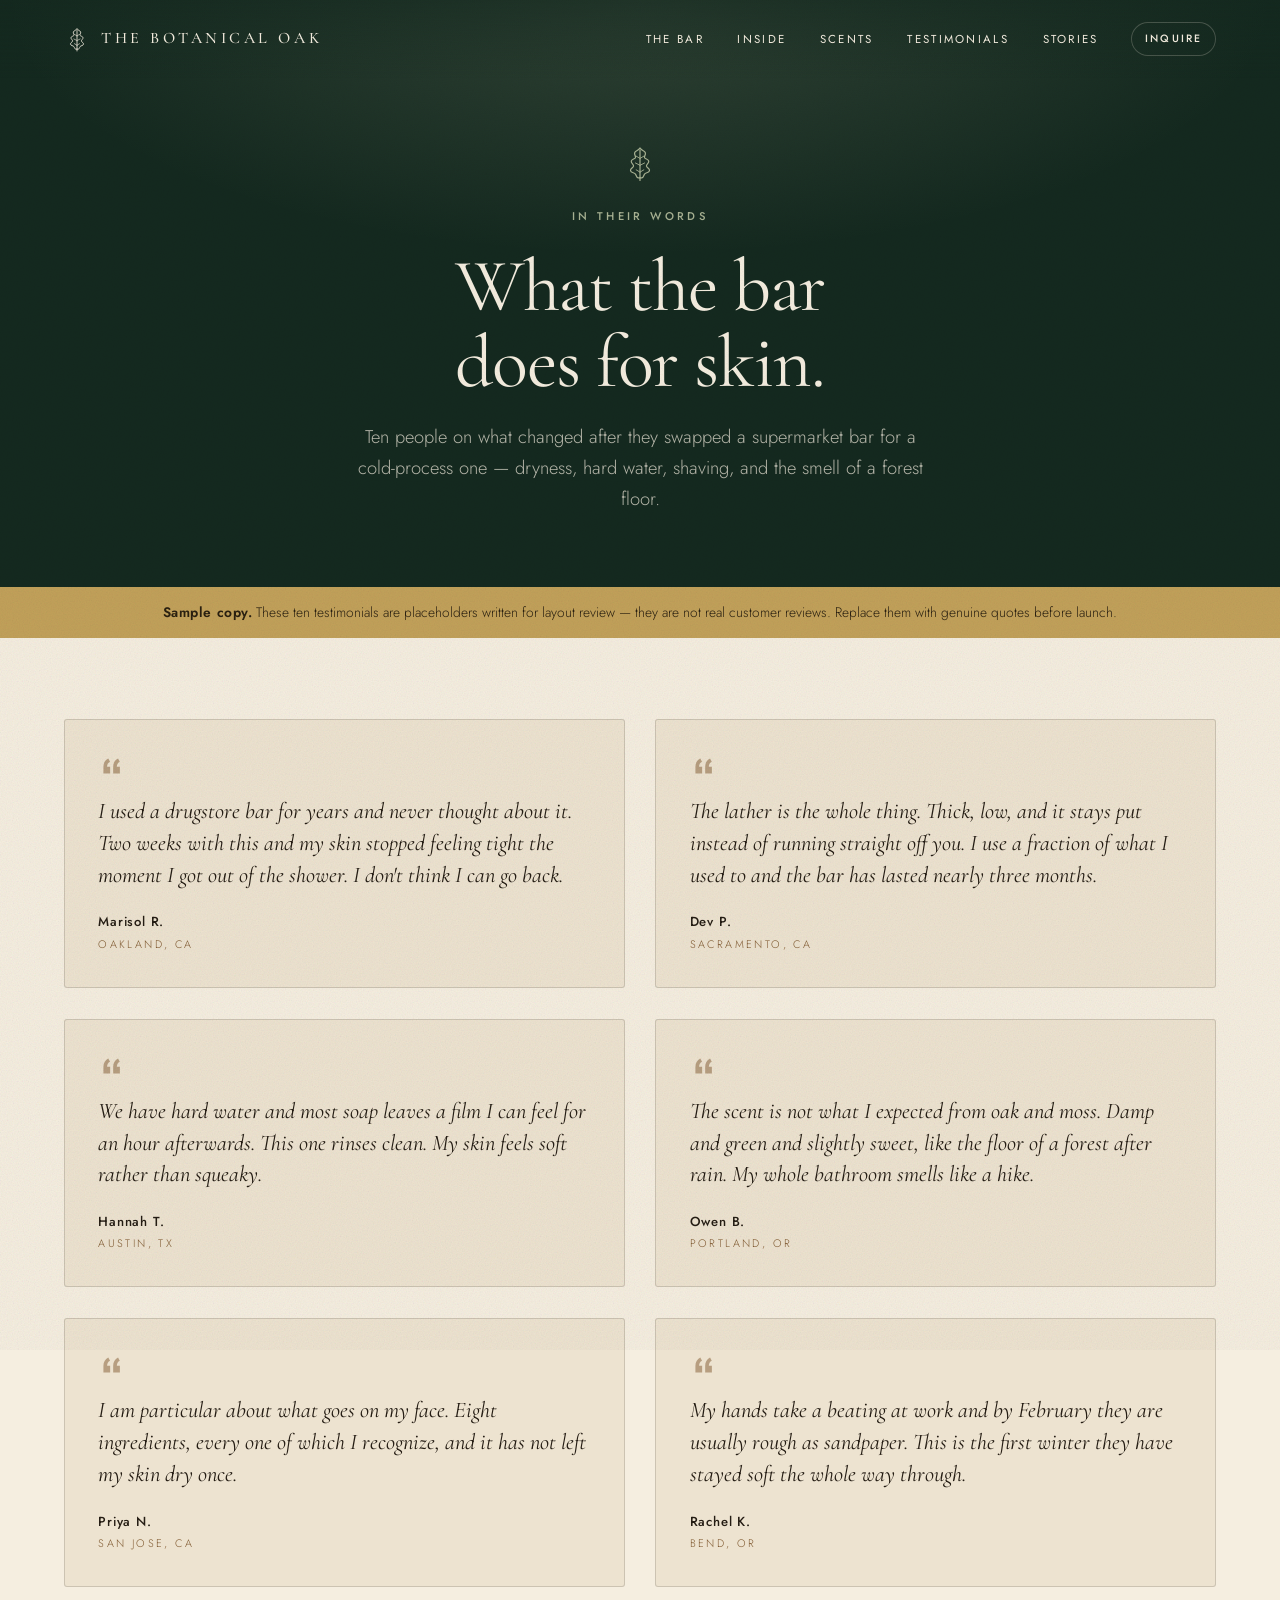
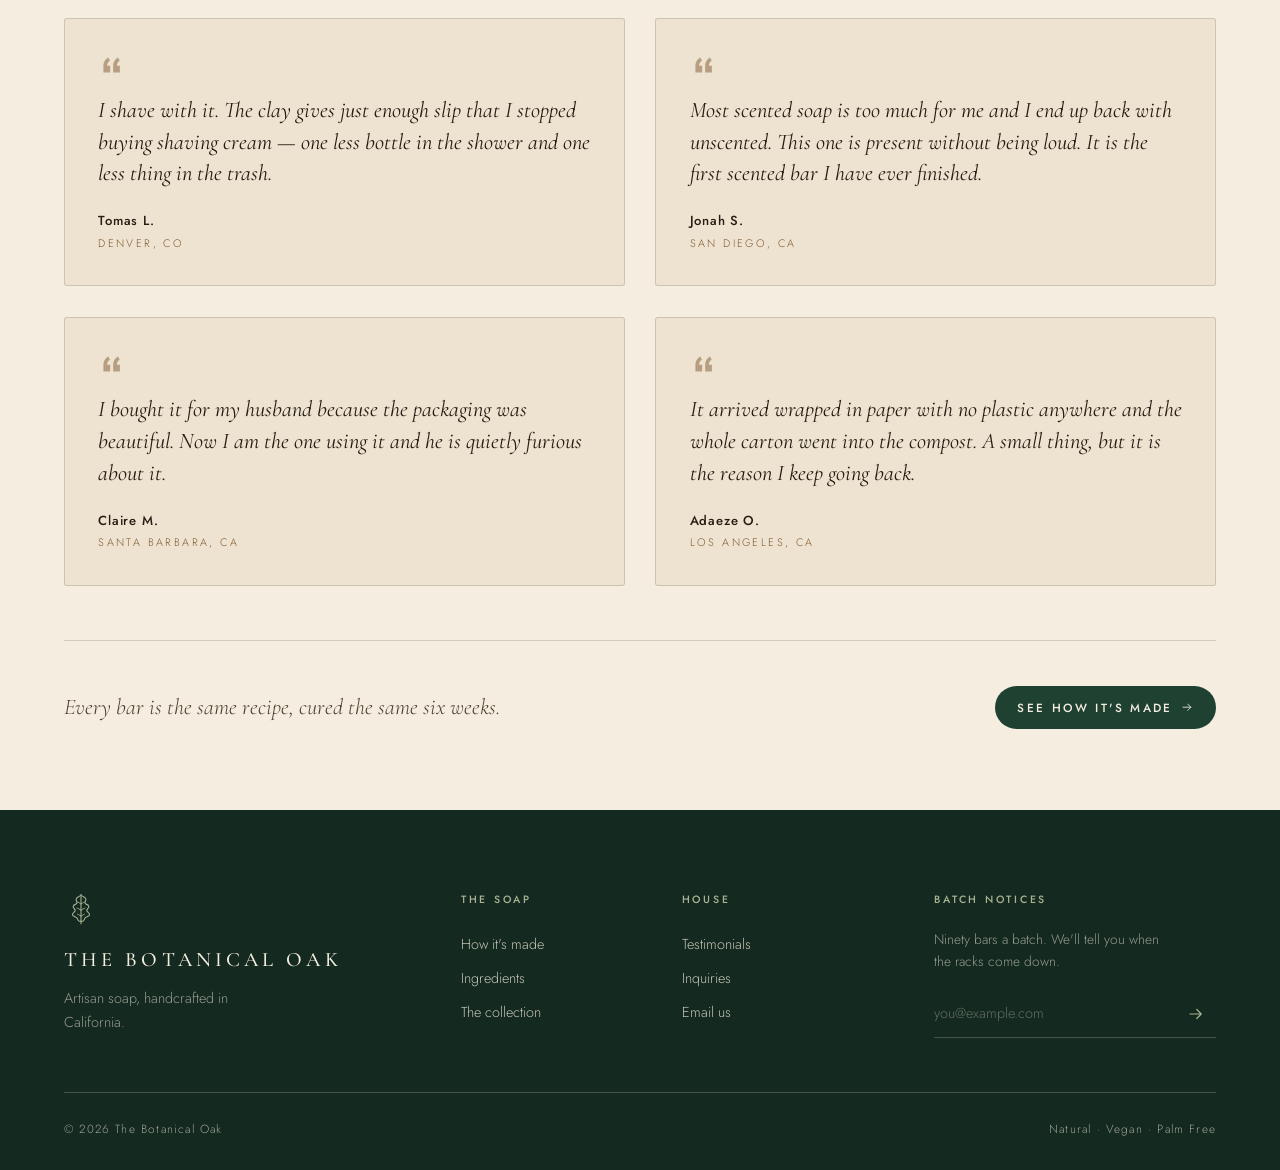
==== commit 90b0bdd6: "Make the testimonial cards uniform, add a footer link The two forest-green feature cards were pullin" ====
--- a/testimonials.html
+++ b/testimonials.html
@@ -103,7 +103,7 @@
       <figcaption><b>Marisol R.</b><span>Oakland, CA</span></figcaption>
     </li>
 
-    <li class="tcard tcard--feature" data-reveal data-delay="1">
+    <li class="tcard" data-reveal data-delay="1">
       <svg class="tcard__q" viewBox="0 0 24 24" aria-hidden="true"><use href="#i-quote"/></svg>
       <blockquote>The lather is the whole thing. Thick, low, and it stays put instead of running straight off you. I use a fraction of what I used to and the bar has lasted nearly three months.</blockquote>
       <figcaption><b>Dev P.</b><span>Sacramento, CA</span></figcaption>
@@ -127,7 +127,7 @@
       <figcaption><b>Priya N.</b><span>San Jose, CA</span></figcaption>
     </li>
 
-    <li class="tcard tcard--feature" data-reveal data-delay="2">
+    <li class="tcard" data-reveal data-delay="2">
       <svg class="tcard__q" viewBox="0 0 24 24" aria-hidden="true"><use href="#i-quote"/></svg>
       <blockquote>My hands take a beating at work and by February they are usually rough as sandpaper. This is the first winter they have stayed soft the whole way through.</blockquote>
       <figcaption><b>Rachel K.</b><span>Bend, OR</span></figcaption>
--- a/assets/css/site.css
+++ b/assets/css/site.css
@@ -765,12 +765,16 @@
    ========================================================================== */
 .tlist{ max-width:var(--maxw); margin-inline:auto; padding:clamp(3.5rem,9vh,7rem) var(--pad); }
 
-/* columns give a masonry feel so uneven quote lengths do not leave ragged
-   gaps the way equal-height grid rows would */
-.tgrid{ columns:3; column-gap:clamp(1.2rem,2.4vw,2rem); }
+/* A plain two-column grid, not masonry columns: masonry staggered the cards
+   vertically, and 10 divides evenly by 2 so no card is orphaned on a final row.
+   Every card is the same tan — no feature variants. */
+.tgrid{
+  display:grid;
+  grid-template-columns:repeat(2,1fr);
+  gap:clamp(1.2rem,2.4vw,2rem);
+}
 .tcard{
-  break-inside:avoid; -webkit-column-break-inside:avoid;
-  margin-bottom:clamp(1.2rem,2.4vw,2rem);
+  display:flex; flex-direction:column;
   padding:clamp(1.6rem,2.6vw,2.3rem);
   background:var(--cream-dp);
   border:1px solid var(--line);
@@ -785,21 +789,13 @@
   font-size:clamp(1.12rem,1rem + .5vw,1.4rem);
   line-height:1.42; color:var(--ink);
 }
-.tcard figcaption{ display:flex; flex-direction:column; gap:.2rem; }
+.tcard figcaption{ margin-top:auto; display:flex; flex-direction:column; gap:.2rem; }
 .tcard figcaption b{
   font-weight:500; font-size:.82rem; letter-spacing:.06em;
 }
 .tcard figcaption span{
   font-size:.68rem; letter-spacing:.22em; text-transform:uppercase; color:var(--oak);
 }
-
-/* two darker cards break up the field */
-.tcard--feature{
-  background:var(--forest); border-color:transparent; color:var(--cream);
-}
-.tcard--feature .tcard__q{ color:var(--sage); opacity:.8; }
-.tcard--feature blockquote{ color:var(--cream); }
-.tcard--feature figcaption span{ color:var(--sage); }
 
 .tlist__foot{
   margin-top:clamp(2.5rem,6vh,4rem);
@@ -813,9 +809,8 @@
   font-size:clamp(1.1rem,1rem + .5vw,1.5rem); color:var(--ink-soft);
 }
 
-@media (max-width:1100px){ .tgrid{ columns:2; } }
+@media (max-width:820px){ .tgrid{ grid-template-columns:1fr; } }
 @media (max-width:680px){
-  .tgrid{ columns:1; }
   .tlist__foot{ flex-direction:column; align-items:flex-start; }
 }
 
